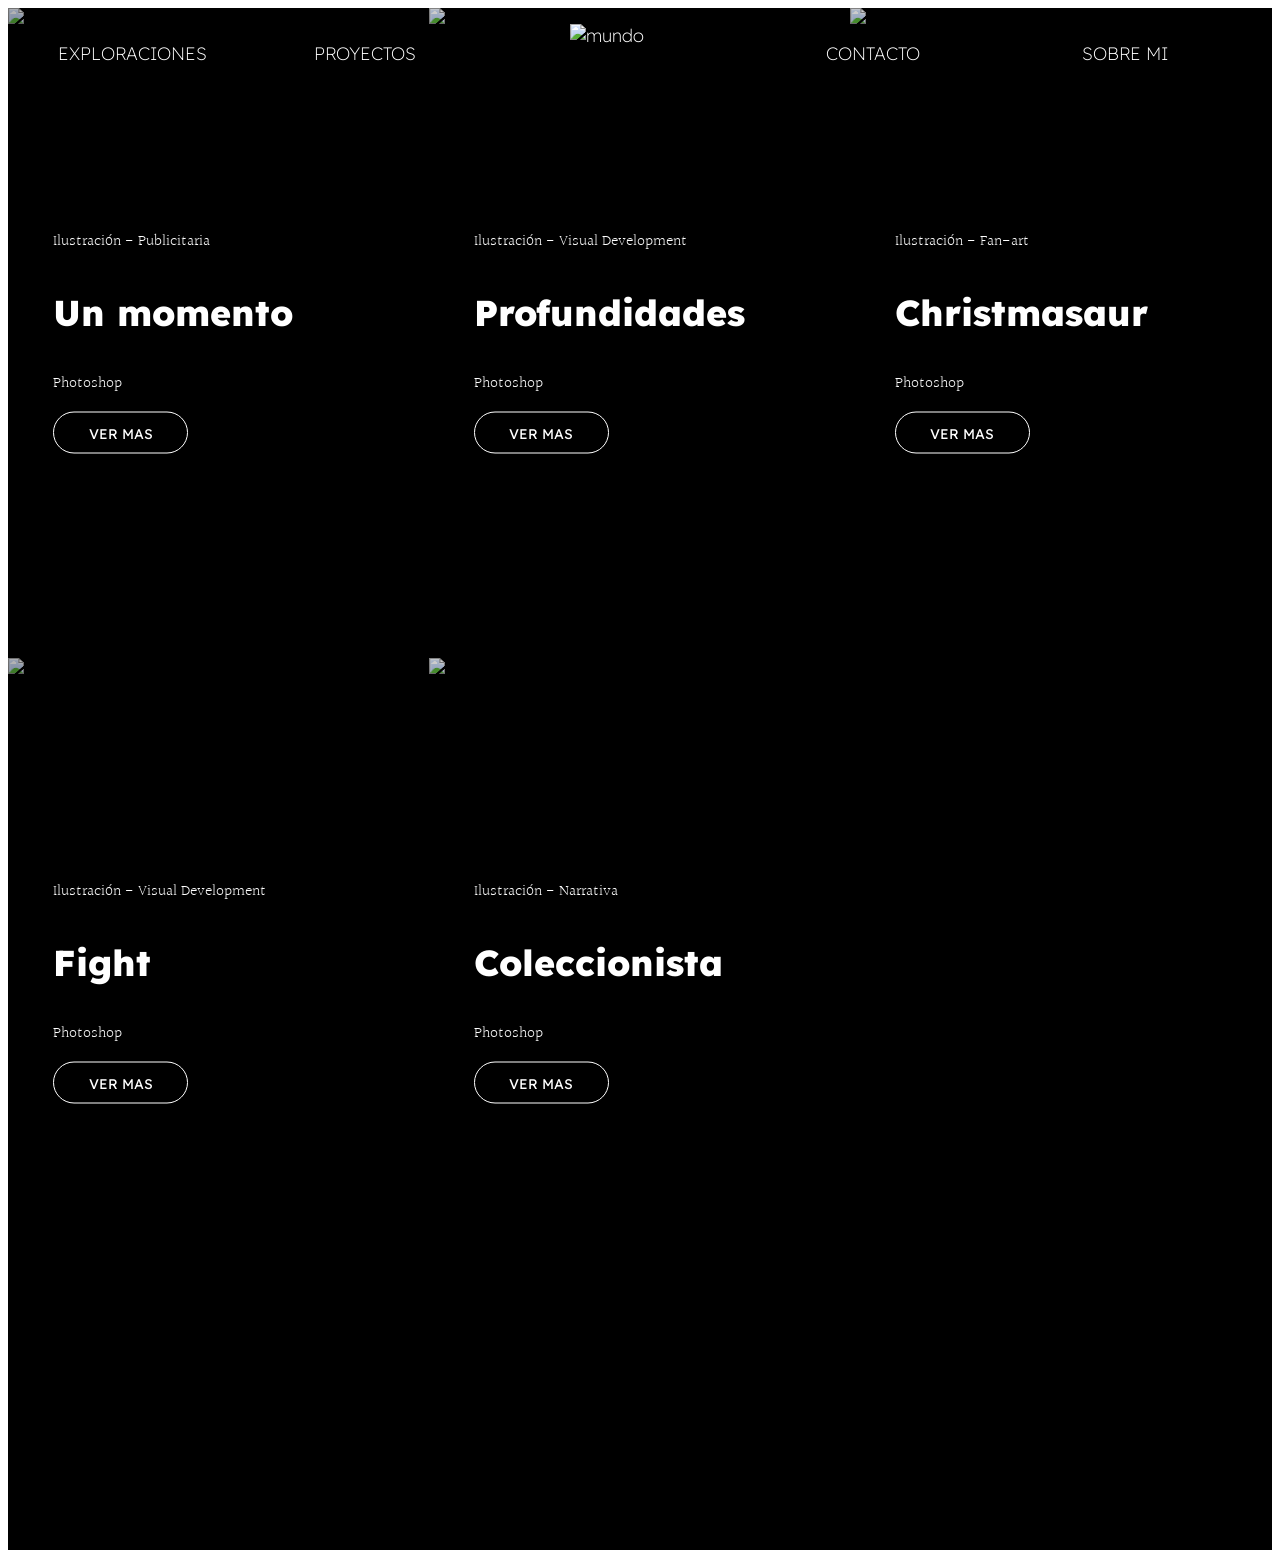
==== ilustraciones.html @ 6927ef79 "Add files via upload" ====
<!doctype html>
<html>
<head>
<meta charset="UTF-8">
<title>Ilustraciones</title>
	<meta name="viewport" content="width=device-width, initial-scale=1">
	<link type="text/css" rel="stylesheet" href="estiloprincipal.css">
	<link rel="preconnect" href="https://fonts.googleapis.com">
	<link rel="preconnect" href="https://fonts.gstatic.com" crossorigin>
	<link href="https://fonts.googleapis.com/css2?family=Halant:wght@300;400;500;600;700&family=Lexend:wght@100..900&display=swap" rel="stylesheet">
</head>
<!--------------------------------------------------->
	
<body>

<div class="ventana-modal" id="miModal">
  <div class="ventana-contenido">
    <button class="ventana-cerrar" id="cerrarModal">&times;</button>
    <img id="modalImagen" src="s" alt="">
	<img id="modalImagen2" src="s" alt="">
    <p class="titulo1" id="modalTitulo"></p>
    <p class="proyecto-texto" id="modalTexto"></p>
	<video class="video-proceso" muted loop>
	<source src="" type="video/mp4">
	</video>
  </div>
</div>
	
<!--------------------------------------------------->
	<main class="ilustra">
	<header class="barra">
		<button class="menu-toggle" id="menu-toggle">
        	☰
    		</button>
				<ul id="menu">
				<section class="cuadro20">
					<a href="exploraciones.html"><p class="titulo2">EXPLORACIONES</p></a>
				</section>
				<section class="cuadro20 proyectos-menu">
					<p class="titulo2">PROYECTOS</p>
					<div class="opciones-proyectos">
						<a href="motions.html">Motion graphics</a>
						<a href="ilustraciones.html">Ilustración</a>
						<a href="fotografia.html">Fotografía</a>
					</div>
				</section>
				<section class="cuadro20">
					<a href="index.html"><img src="images/marcablanco.png" width="36%" alt="mundo"></a>
				</section>
				<section class="cuadro20">
					<a href="contacto.html"><p class="titulo2">CONTACTO</p></a>
				</section>
				<section class="cuadro20">
					<a href="sobremi.html"><p class="titulo2">SOBRE MI</p></a>
				</section>
				</ul>
	</header>
	<section class="tabla">
			
			<section class="cuadros">
				<section class="ilupubli">
					<p class="titulo3 entrada">Ilustración - Publicitaria</p>
					<p class="titulo1 entrada">Un momento</p>
					<p class="titulo3 entrada">Photoshop</p>
					
					<section class="boton4">
						<p class="vermas" onclick="abrirModal(1)">VER MAS</p>
					</section>
				</section>
				<img src="images/sopa.jpg" width="100%" height="100%" alt="Imagen final">
			</section>
		
			<section class="cuadros">
				<section class="iluagua">
					<p class="titulo3 entrada">Ilustración - Visual Development</p>
					<p class="titulo1 entrada">Profundidades</p>
					<p class="titulo3 entrada">Photoshop</p>
					
					<section class="boton4">
						<p class="vermas" onclick="abrirModal(2)">VER MAS</p> 
					</section>
				</section>
				<img src="images/agua.jpg" width="100%" height="100%" alt="Imagen final">
			</section>
		
			<section class="cuadros">
				<section class="ilunavi">
					<p class="titulo3 entrada">Ilustración - Fan-art</p>
					<p class="titulo1 entrada">Christmasaur</p>
					<p class="titulo3 entrada">Photoshop</p>
					
					<section class="boton4">
						<p class="vermas" onclick="abrirModal(3)">VER MAS</p>
					</section>
				</section>
				<img src="images/navi.jpg" width="100%" alt="Imagen final">
			</section>
		
			<section class="cuadros">
				<section class="ilufight">
					<p class="titulo3">Ilustración -  Visual Development</p>
					<p class="titulo1">Fight</p>
					<p class="titulo3">Photoshop</p>
					
					<section class="boton4">
						<p class="vermas" onclick="abrirModal(4)">VER MAS</p>
					</section>
				</section>
				<img src="images/fight.jpg" width="100%" height="100%" alt="Imagen final">
			</section>
		
			<section class="cuadros">
				<section class="iluporta">
					<p class="titulo3">Ilustración - Narrativa</p>
					<p class="titulo1">Coleccionista</p>
					<p class="titulo3">Photoshop</p>
					
					<section class="boton4">
						<p class="vermas" onclick="abrirModal(5)">VER MAS</p>
					</section>
				</section>
				<img src="images/porta.jpg" width="100%" height="100%" alt="Imagen final">
			</section>
		
			<section class="cuadros">
				
			</section>
	</section>
		
	<footer class="so">
		<section class="cuadro3">
			<img src="images/marcablanco.png" width="100px" alt="logo"> 
			<p class="links"> Motion • Illustration • Visual Narrative <br>
			© 2026 Itzel Luna — Diseñado y desarrollado por la autora.</p>
		</section>
		<section class="cuadro3">
			<p class="linkss redes"> <a href="https://www.instagram.com/artdsire?igsh=OXppN3QyMmU5aHZh" target="_blank" rel="noopener noreferrer" class="linkss redes-link">Instagram</a> <br> <br> <a href="https://www.behance.net/gallery/238469421/Portfolio-2025?platform=direct" target="_blank" rel="noopener noreferrer" class="linkss redes-link">Behance</a> <br> <br> <a href="https://www.linkedin.com/in/yaraluna-diseño" target="_blank" rel="noopener noreferrer" class="linkss redes-link">LinkedIn</a> </p>
		</section>
		<section class="cuadro3">
			<p class="linkss correo">Disponible para colaboraciones <br>
			<a href="mailto:yaramirzalg@gmail.com" class="linkss correo-link">yaramirzalg@gmail.com</a></p>
		</section>
	</footer>
	</main>

<!--------------------------------------------------->	

<script>
const datosIlustraciones = {
  1: { titulo: "Un momento", texto: "Una escena inspirada en las clásicas historias de invasiones extraterrestres, reinterpretada desde una perspectiva cotidiana. La ilustración muestra la llegada inesperada de una sopa Maruchan a la tienda de una familia, transformando un objeto común en un acontecimiento extraordinario. Mediante una perspectiva amplia y una composición dinámica, busqué transmitir sorpresa, humor y la sensación de que incluso los momentos más simples pueden convertirse en una gran aventura.", imagen: "images/sopa2.jpg", imagen2: "images/capsopa.png", video: "images/evidenciasopa.mp4" },
  2: { titulo: "Profundidades", texto: "Esta ilustración representa el descubrimiento de un mundo desconocido desde la mirada de un explorador. La intención fue crear una experiencia inmersiva en la que el espectador sintiera que acompaña al personaje mientras se adentra en un entorno lleno de misterio, naturaleza y asombro. La iluminación y la profundidad del escenario refuerzan la sensación de exploración y descubrimiento.", imagen: "images/agua2.png", imagen2: "images/capagua2.png", video: "images/evidenciaagua.mp4" },
  3: { titulo: "Christmasaur", texto: "Una historia donde los adornos navideños cobran vida dentro del hogar de una niña que aprecia profundamente la magia de la Navidad. La ilustración busca transmitir una atmósfera acogedora, llena de alegría y tranquilidad, integrando elementos tradicionales de estas fechas para construir un espacio cálido que invite al espectador a redescubrir el encanto de las pequeñas tradiciones.", imagen2: "images/capnavi.png", imagen: "images/navi2.jpg", video: "images/evidencianavi.mp4" },
  4: { titulo: "Fight", texto: "Una representación de la lucha interna por preservar la propia identidad. La protagonista enfrenta una presencia que inicialmente parece un sueño, pero que poco a poco revela su naturaleza como una fuerza que busca hacerla olvidar quién es. La ilustración captura el momento en que decide confrontar ese conflicto y recuperar el control de sí misma, utilizando el contraste de color y la composición para enfatizar la tensión emocional.", imagen: "images/fight2.jpg", imagen2: "images/capfight.jpg", video: "images/evidenciafight.mp4"},
  5: { titulo: "Coleccionista", texto: "Esta ilustración retrata a una joven que encontró en la imaginación un refugio frente a las dificultades del mundo. Con el tiempo, esos sueños se transforman en la fuerza que guía su camino y le permiten construir una nueva realidad. La composición busca transmitir una sensación de magia y esperanza mediante un marcado contraste entre los tonos morados y amarillos, creando una atmósfera de impacto visual y profundidad emocional.", imagen: "images/porta2.jpg", imagen2: "images/capporta1.png", video: "images/evidenciaporta.mp4"},
};

const modal = document.getElementById('miModal');

function abrirModal(id){
  const data = datosIlustraciones[id];
  document.getElementById('modalImagen').src = data.imagen;
  document.getElementById('modalTitulo').textContent = data.titulo;
  document.getElementById('modalTexto').textContent = data.texto;

  const video = document.querySelector('.video-proceso');
  const source = video.querySelector('source');

  if (data.video) {
    source.src = data.video;
    video.load();
    video.style.display = "block";
    video.play();
  } else {
    video.pause();
    video.style.display = "none";
  }
	
const img2 = document.getElementById('modalImagen2');
if (data.imagen2) {
  img2.src = data.imagen2;
  img2.style.display = "block";
} else {
  img2.style.display = "none";
}

  modal.classList.add('activo');
}

document.getElementById('cerrarModal').addEventListener('click', () => {
  modal.classList.remove('activo');
  document.querySelector('.video-proceso').pause();
});

modal.addEventListener('click', (e) => {
  if (e.target === modal) {
    modal.classList.remove('activo');
    document.querySelector('.video-proceso').pause();
  }
});
</script>
	
<script>

const boton = document.getElementById("menu-toggle");
const menu = document.getElementById("menu");

boton.addEventListener("click", () => {
    menu.classList.toggle("active");
});
</script>
</body>
</html>
---- estiloprincipal.css ----
@charset "UTF-8";
/* CSS Document */

main{
	width: 100%;
	height: auto;
	background-color: black;
}
 
header{
	width: 100%;
	height: 860px;
	background-color: black;
	position:relative;
    z-index:2;
	overflow: visible;
}

.menu-toggle{
    display:none;
}
 
ul{
 
	width: 100%;
	height: auto;
	display: flex;
	justify-content: center;
	padding: 0px 70px 0px 80px;
	position: absolute;
	z-index: 10;
}
 
a{
	font-family: "lexend";
	font-weight: 200;
	font-size: 20;
	color: white;
	text-decoration: none;
}
 
.cuadro20{
	width: 20%;
	height: auto;
	position: relative;
}
 
.opciones-proyectos {
    display: none;
    flex-direction: column;
    position: absolute;
    top: 100%;
    left: 0;
    min-width: 180px;
    background: black;
    border: 0.5px solid rgba(255, 255, 255, 0.3);
    border-radius: 8px;
    padding: 8px;
    margin-top: 0px;
    z-index: 10;
}
 
.opciones-proyectos a {
    padding: 8px 10px;
    border-radius: 6px;
}
 
.opciones-proyectos a:hover {
    background: rgba(255, 255, 255, 0.1);
}
 
.proyectos-menu:hover .opciones-proyectos {
    display: flex;
}
 
.titulo2{
	font-family: "lexend";
	font-weight: 200;
	font-size: 20;
	color: white;
}
 
.stage{
	width: 100%;
	height: 92%;
    inset: 0;
    position: relative;
	z-index: 2;
	background: black;
}
 
.carrusel {
    position: relative;
    width: 100%;
    height: 780px;
    display: flex;
    align-items: stretch;
    gap: 10px;
    box-sizing: border-box;
}
 
.carrusel-item {
    position: relative;
    flex: 1 1 0%;
    min-width: 0;
    border-radius: 10px;
    overflow: hidden;
    cursor: pointer;
    background-color: #111;
    transition: flex-grow 0.6s cubic-bezier(0.22, 1, 0.36, 1);
}
 
.carrusel-item:hover {
    flex-grow: 4;
}
 
.carrusel-item img,
.carrusel-item video {
    position: absolute;
    top: 0;
    left: 0;
    width: 100%;
    height: 100%;
    object-fit: cover;
}
 
.carrusel-item::after {
    content: "";
    position: absolute;
    inset: 0;
    background: linear-gradient(to top, rgba(0,0,0,0.75) 0%, rgba(0,0,0,0) 45%);
    pointer-events: none;
}
 
.carrusel-item .etiqueta {
    position: absolute;
    left: 16px;
    bottom: 16px;
    z-index: 2;
    color: white;
    font-family: "lexend";
    font-weight: 500;
    font-size: 18px;
    white-space: nowrap;
}
 
/*-----------------------------*/
 
 
footer{
	width: 100%;
	height: 200px;
	background: #3D007F;
	display: flex;
	justify-content: space-between;
	position:sticky;
    bottom:0;
    z-index:1;
}
 
.cuadro30{
	width: 35%;
	height: 142px;
	padding: 29px 36px 29px 36px;
	background: #3D007F;
}
 
.cuadro30:nth-child(2){
	width: 15%;
	padding-left: 150px;
}
 
.links{
	font-family: "lexend";
	font-weight: 200;
	font-size: 14;
	color: white;
	line-height: 23px;
}
 
.redes{
	text-decoration: underline;
	text-decoration-color: #FFE400;
	text-underline-offset: 4px;
}
 
.redes-link{
	color: inherit;
	text-decoration: underline;
	text-decoration-color: #FFE400;
	text-underline-offset: 4px;
	cursor: pointer;
	transition: opacity 0.2s ease;
}
 
.redes-link:hover{
	opacity: 0.6;
}
 
.correo{
	text-align: right;
	padding-right: 20px;
	padding-top: 39px;
}
 
.correo-link{
	color: inherit;
	cursor: pointer;
	transition: opacity 0.2s ease;
}
 
.correo-link:hover{
	opacity: 0.6;
}

/*------------------------ CONTACTO ------------------------------------*/

.contacto{
	width: 100%;
	height: auto;
	background-color: black;
}

.contact{
	width: 100%;
	height: 120px;
	background: transparent;
	position: relative;
	z-index: 50;
}

.contenido-contacto{
	width: 100%;
	height: 660px;
	background: black;
	overflow: hidden;
	position:relative;
    z-index:2;
}


.formulario{
	width: 100%;
	height: 257px;
	background: black;
	padding-top: 10px;
	display: flex;
	flex-wrap: wrap;
	justify-content: center;
	text-align: center;
	gap:10px;
}

.cont{
	width: 100%;
	height: 200px;
	background-color: #FFE400;
	display: flex;
	justify-content: space-between;
	position: sticky;
    bottom: 0;
    z-index: 0;
	padding-top: 30px;
}

.cuadros30{
	width: 35%;
	height: 142px;
	padding: 10px 36px 29px 36px;
}

.cuadros30:first-child{
	width: 20%;
}

.cuadros3:nth-child(2){
	width: 20%;	
}

.cuadros3{
}

.link{
	font-family: "lexend";
	font-weight: 200;
	font-size: 14;
	color: black;
	line-height: 23px;
}

.nombre{
	width: 100%;
	height: 90%;
	margin-top: -90px;
}

.gigante{
	font-family: "lexend";
	font-weight: 800;
	font-size:245px;
	color: white;
	text-align: center;
}


.titulo3{
	font-family: "halant";
	font-weight: 300;
	font-size: 16px;
	color: white;
	magin: 0px;
	padding: 0px;

}

.frase{
	width: 100%;
	height: auto;
}

.campo{
	width: 50%;
	height: 30px;
	border: 0.5px solid white;
	
}

.campo-mensaje{
	height: 150px;
	width: 50%;
	border: 0.5px solid white;
}

.boton{
	position: absolute;
	top: 280px;
	right: 0px;
	width: 9%;
	height: 20px;
	margin-top: 25px;
  	margin-left: auto;
 	margin-right: 375px;
}
 
.boton-submit{
	width: 100%;
	background: black;
	color: #c8c8c8;
	border: 2px solid rgba(255, 255, 255, 0.85);
	border-radius: 50px;
	padding: 10px 5px 10px 5px;
	cursor: pointer;
	box-shadow:
    0 0 8px 2px rgba(255, 255, 255, 0.6),
    0 0 20px 6px rgba(255, 255, 255, 0.3),
    0 0 50px 15px rgba(255, 255, 255, 0.12);
}
 
.boton-submit:hover {
  background: white;
  box-shadow:
    0 0 10px 3px rgba(255, 255, 255, 0.85),
    0 0 28px 10px rgba(255, 255, 255, 0.45),
    0 0 70px 22px rgba(255, 255, 255, 0.18);
}
 
.boton3{
	font-family: "halant";
	font-size: 20px;
	font-weight: 300;
	margin: 0; 
  	padding: 0;
	text-align: center;
	color: transparent;   
 	line-height: 1;
  	transition: color 0.3s ease;
}
 
.boton-submit:hover .boton3 {
  color: black;            
}
 
input[type=text]{
	width: 95%;
	background: black;
	border: 0;
	padding: 7px 10px;
	outline: none;
}
 
input[type=text]:focus{
	color: white;
}
 
input[type=email]{
	width: 95%;
	background: black;
	border: 0;
	padding: 7px 10px;
	outline: none;
	color: #c8c8c8;
	font-family: "lexend";
}
 
input[type=email]:focus{
	color: white;
}
 
textarea{
	width: 100%;
	height: 100%;
	background: black;
	border: 0;
	outline: none;
	color: #c8c8c8;
	font-family: "lexend";
	resize: none;
	box-sizing: border-box;
	padding: 7px 18px;
}
 
textarea:focus{
	color: white;
}

/*---------------------------- SOBRE MI ------------------------------------*/

.sobremi{
	width: 100%;
	height: 2000px;
	background-color: black;
	position:relative;
    z-index:2;
}

.sobre{
	width: 100%;
	height: auto;
}

.contenido{
	width: 100%;
	height: auto;
	background: black;
	position:relative;
    z-index:2;
}

.sob{
	width: 90%;
	height: auto;
	display: flex;
	padding: 15px 70px 15px 80px;
	justify-content: center;
	position: absolute;
	background:  rgba(0, 0, 0, 0.3);
	box-shadow:
    0 0 10px 3px rgba(0, 0, 0, 0.85),
    0 0 28px 10px rgba(0, 0, 0, 0.45),
    0 0 70px 22px rgba(0, 0, 0, 0.18);
	z-index: 2;
}

.disenadora{
	font-family: "lexend";
	font-weight: 900;
	font-size: 64px;
	letter-spacing: 0%;
	color: white;
	position: absolute;
	z-index: 2;
	top: 252px;
	left: 830px;
}

.multimedia{
	font-family:"halant";
	font-size: 64px;
	font-weight: 700;
	color: transparent;
	position: absolute;
	z-index: 2;
	top: 309px;
	left: 827px;
    -webkit-text-stroke: 0.5px white;
}

.descripcion{
	width: 100%;
	height: 100px;
	background-color: black;
	text-align: center;
	padding: 80px 150px 150px 150px;
	box-sizing: border-box;
}



.so{
	width: 100%;
	height: 200px;
	background: #2F26E0;
	display: flex;
	justify-content: space-between;
	position:sticky;
    bottom:0;
    z-index:1;
}

.cuadro3{
	width: 35%;
	height: 142px;
	padding: 29px 36px 29px 36px;
}

.cuadro3:nth-child(2){
	width: 15%;
	padding-left: 150px;
}

.linkss{
	font-family: "lexend";
	font-weight: 200;
	font-size: 14;
	color: white;
	line-height: 23px;
}

.principal{
	width: 100%;
	height: 600px;
	background: black;
	display: flex;
}

.cuadro50{
	width: 50%;
	height: 220px;
	padding: 80px 150px;
}
.experiencia{
	font-family: "lexend";
	font-weight: 100;
	font-size: 20;
	color:white;
}

li{
	font-family: "lexend";
	font-size: 16;
	list-style:circle;
	list-style-position: inside;
}

.habilidades{
	width: 100%;
	background-color: #FFE400;
	height: 200px;
	display: flex;
	justify-content: center;
	padding: 0px;
	margin:0px;
}

.habilidades:last-child{
	background-color: black;
	margin-bottom:0px;
}

.div5{
	width: 25%;
	height: 200px;
	padding: 60px 80px;
}

.hab{
	font-family: "lexend";
	font-weight: 100;
	font-size: 24;
	color: black;
}

.scroll-text .palabra {
  display: inline-block;
  transition: opacity 0.1s linear;
}

@keyframes apareceHaciaArriba {
  from {
    opacity: 0;
    transform: translateY(20px);
  }
  to {
    opacity: 1;
    transform: translateY(0);
  }
}
 
.entrada {
  opacity: 0;
  animation: apareceHaciaArriba 0.8s ease-out forwards;
}
 
.entrada-delay {
  animation-delay: 0.2s;
}

.reveal {
  opacity: 0;
  transform: translateY(60px);
  transition: opacity 0.8s ease-out, transform 0.8s ease-out;
}
 
.reveal.visible {
  opacity: 1;
  transform: translateY(0);
}


/*---------------------------- MOTIONS ------------------------------------------*/

.project-scroller {
	width: 100%;
	padding: 0px;
  display: grid;
  grid-template-columns: 53% 47%;
  position: relative;
	z-index: 3;
	background: black;
}

.info-panel {
  position: sticky;
  top: 0;
  width: 100%;
  height: 830px;
  display: flex;
  flex-direction: column;
  justify-content: center;
  padding-left: 110px;
	background: #2F26E0;
	margin: 0;
}

.image-panel {
  display: flex;
  flex-direction: column;
}

.project-frame {
  height: 100%;
  overflow: hidden;
}

.project-frame img {
  width: 100%;
  height: 100%;
  object-fit: cover;
}

.counter {
  position: absolute;
  left: 58%;
  top: 50%;
  transform: translate(-50%, -50%) rotate(180deg);
  writing-mode: vertical-rl;
  font-size: 16px;
font-family: halant;
	color: white;
}

h1{
	color: white;
	font-family: lexend;
	font-weight: 700;
	font-size: 50px;
}

.detalles{
	color: white;
	font-family: lexend;
	font-weight: 200;
	font-size: 14px;
}



/*---------------------------- ILUSTRACIONES ------------------------------------*/

.ilustra{
	width: 100%;
	height: auto;
}

.barra{
	width: 100%;
	height: 120px;
	position: absolute;
    z-index: 3;
	background: transparent;
}

.tabla{
	width: 100%;
	height: 100%;
	display: flex;
	flex-wrap:wrap;
	background: black;
	position:relative;
    z-index:2;
}

.cuadros{
	width: 33.3%;
	height: 840px;
	background: black;
	box-sizing: border-box;
}

.cuadros img{
	opacity: 80%;
}

.cuadros:first-child img{
	opacity: 70%;
}

.cuadros:nth-child(4) img{
	opacity: 70%;
}

.ilupubli{
	position: absolute;
	top: 370px;
	left: 76px;
	z-index: 2;
}

.iluagua{
	position: absolute;
	top: 370px;
	left: 593px;
	z-index: 2;
}

.ilunavi{
	position: absolute;
	top: 370px;
	left: 1110px;
	z-index: 2;
}

.iluporta{
	top: 1153px;
	left: 593px;
	position: absolute;
	z-index: 2;
}

.ilufight{
	top: 1153px;
	left: 76px;
	position: absolute;
	z-index: 2;
}


.titulo1{
	font-family: "lexend";
	font-weight: 800;
	font-size: 40px;
	color: white;
	magin: 0px;
	padding: 0px;
}

.boton4{
	width: 133px;
	height: 40px;
	background: black;
	text-align: center;  
	border: 1px solid white;
	border-radius: 50px;
}

.vermas{
	font-family: "lexend";
	font-size: 14px;
	font-weight: 400;
	line-height: 1;
	color: white;
	magin: 0px;
	padding: 0px;
}

.ventana-modal{
	display: none;
	position: fixed;
	inset: 0;
	background: rgba(0,0,0,0.85);
	z-index: 9999;
	justify-content: center;
	align-items: center;
}

.ventana-modal.activo{
	display: flex;
}

.ventana-contenido{
	background: black;
	width: 80%;
	max-width: 700px;
	max-height: 820px;
	overflow-y: auto;
	padding: 40px;
	position: relative;
	box-sizing: border-box;
}

.ventana-contenido img{
	width: 100%;
	height: auto;
	margin-bottom: 20px;
	display: block;
}

.ventana-cerrar{
	position: absolute;
	top: 10px;
	right: 15px;
	font-size: 2rem;
	background: none;
	border: none;
	color: white;
	cursor: pointer;
	z-index: 2;
}

.video-proceso,
.video-proceso1,
.video-proceso2,
.video-proceso3 {
	width: 100%;
	height: auto;
	margin-bottom: 20px;
	display: block;
}

/*---------------------------- FOTOGRAFIA ------------------------------------*/

.fotogra{
	width: 100%;
	height: auto;  
	background: transparent;
	position: relative;
	z-index: 10;
}

.contenido-foto{
	width: 100%;
	height: auto;
	background: black;
	position: relative;
	z-index: 3;
}

.fondo{
	width: 100%;
	height: 2000px;
	background: black;
	display: flex;
	overflow: hidden;
	padding: 0px;
}

.tae{
	width: 594px;
	height: 406px;
	position: absolute;
	z-index: 3;
	background:url("images/tae.JPG");
	background-size: 100%;
	background-repeat: no-repeat;
	top: 150px;
	left: 150px;
	background-position: center;
	transition: background-size 1s ease;
}

.rosas{
	height: 594px;
	width: 406px;
	position: absolute;
	z-index: 3;
	background:url("images/rosas.JPG");
	background-size: 100%;
	background-repeat: no-repeat;
	top: 150px;
	right: 150px;
	background-position: center;
	transition: background-size 1s ease;
}

.mira{
	width: 524px;
	height: 349px;
	position: absolute;
	z-index: 4;
	background:url("images/mira.JPG");
	background-size: 100%;
	background-repeat: no-repeat;
	top: 650px;
	left: 150px;
	background-position: center;
	transition: background-size 1s ease;
}

.seb{
	width: 568px;
	height: 386px;
	position: absolute;
	z-index: 4;
	background:url("images/seb.JPG");
	background-size: 100%;
	background-repeat: no-repeat;
	top: 850px;
	right: 150px;
	background-position: center;
	transition: background-size 1s ease;
}

.citl{
	width: 450px;
	height: 573px;
	position: absolute;
	z-index: 4;
	background:url("images/citl.JPG");
	background-size: 100%;
	background-repeat: no-repeat;
	top: 1100px;
	left: 150px;
	background-position: center;
	transition: background-size 1s ease;
}

.jos{
	width: 450px;
	height: 573px;
	position: absolute;
	z-index: 4;
	background:url("images/jos.JPG");
	background-size: 100%;
	background-repeat: no-repeat;
	top: 1250px;
	right: 150px;
	background-position: center;
	transition: background-size 2s ease;
}


.gigante2{
	font-family: "halant";
	font-weight: 200;
	font-size: 245px;
	color: white;
	text-align: center;
}

.tae, .rosas, .mira, .seb, .citl, .jos{
	overflow: hidden;
}

.ver-mas{
	position: absolute;
	inset: 0;
	display: flex;
	align-items: center;
	justify-content: center;
	background: rgba(0, 0, 0, 0);
	color: white;
	font-family: "halant";
	font-weight: 400;
	font-size: 16px;
	opacity: 0;
	transition: background 0.3s ease, opacity 0.3s ease;
}

.tae:hover .ver-mas,
.rosas:hover .ver-mas,
.mira:hover .ver-mas,
.seb:hover .ver-mas,
.citl:hover .ver-mas,
.jos:hover .ver-mas{
	background: rgba(0, 0, 0, 0.55);
	opacity: 1;
}
 
.tae:hover,
.rosas:hover,
.mira:hover,
.seb:hover,
.citl:hover,
.jos:hover{
	background-size: 115%;
}

.galeria-modal {
  display: none;
  position: fixed;
  inset: 0;
  background: rgba(0, 0, 0, 0.9);
  z-index: 9999;
  justify-content: center;
  align-items: center;
}

.galeria-modal.activo {
  display: flex;
}

.galeria-contenido {
  display: flex;
  width: 90%;
  max-width: 1100px;
  height: 80%;
  background: #fff;
  position: relative;
  gap: 0;
}

.galeria-cerrar {
  position: absolute;
  top: 10px;
  right: 15px;
  font-size: 2rem;
  background: none;
  border: none;
  cursor: pointer;
  z-index: 10;
  line-height: 1;
}

.galeria-principal {
  flex: 2;
  background: black;
  display: flex;
  align-items: center;
  justify-content: center;
  overflow: hidden;
}

.galeria-principal img {
  max-width: 100%;
  max-height: 100%;
  object-fit: contain;
}

.galeria-info {
  flex: 1;
  padding: 30px;
  display: flex;
  flex-direction: column;
  overflow-y: auto;
}

.galeria-info h3 {
  margin-bottom: 10px;
}

.galeria-info p {
  flex-grow: 0;
  margin-bottom: 20px;
  font-size: 0.95rem;
  line-height: 1.5;
}

.galeria-miniaturas {
  display: flex;
  flex-wrap: wrap;
  gap: 8px;
  margin-top: auto;
}

.mini-thumb {
  width: 70px;
  height: 70px;
  object-fit: cover;
  cursor: pointer;
  opacity: 0.6;
  transition: opacity 0.2s ease, outline 0.2s ease;
}

.mini-thumb:hover {
  opacity: 1;
}

.mini-thumb.activa {
  opacity: 1;
  outline: 2px solid #000;
}

/*---------------------------- PROYECTO INDIVIDUAL------------------------------------*/
 
.contenido-proyecto{
	width: 100%;
	height: auto;
	background-color: black;
	padding: 0px 80px 100px 80px;
	box-sizing: border-box;
}
 
/* --- Preview --- */
 
.proyecto-preview{
	width: 100%;
	height: 70%;
	position: relative;
	background-color: black;
	overflow: hidden;
	margin-top: 20px;
	text-align: center;
}
 
.preview-video{
	width: 100%;
	height: 100%;
	object-fit: cover;
	display: block;
}
 
.preview-overlay{
	position: absolute;
	inset: 0;
	display: flex;
	flex-direction: column;
	align-items: center;
	justify-content: center;
	gap: 10px;
	background: rgba(0,0,0,0.15);
}
 
.preview-label{
	font-family: "lexend";
	font-weight: 200;
	font-size: 14px;
	color: white;
	opacity: 0.7;
	margin: 0;
}
 
.preview-titulo{
	font-family: "lexend";
	font-weight: 600;
	font-size: 32px;
	color: white;
	margin: 0;
}
 
.preview-play{
	width: 48px;
	height: 48px;
	border-radius: 50%;
	background: rgba(255,255,255,0.15);
	border: 1px solid rgba(255,255,255,0.6);
	display: flex;
	align-items: center;
	justify-content: center;
	cursor: pointer;
	transition: background 0.3s ease;
}
 
.preview-play:hover{
	background: rgba(255,255,255,0.3);
}
 

 
.proyecto-detalle{
	width: 100%;
	display: flex;
	gap: 40px;
	margin-top: 50px;
	align-items: flex-start;
	padding-left: 20px;
}
 
.proyecto-video-chico{
	width: 45%;
	height: 350px;
	position: relative;
	background-color: #1a1a1a;
	overflow: hidden;
	flex-shrink: 0;
}
 
.video-chico{
	width: 100%;
	height: 100%;
	object-fit: cover;
	display: block;
}
 
.play-chico{
	position: absolute;
	top: 50%;
	left: 50%;
	transform: translate(-50%, -50%);
	width: 36px;
	height: 36px;
	border-radius: 50%;
	background: rgba(0,0,0,0.4);
	border: 1px solid rgba(255,255,255,0.7);
	display: flex;
	align-items: center;
	justify-content: center;
	cursor: pointer;
	transition: background 0.3s ease;
	opacity: 1;
	z-index: 2;
}
 
.play-chico:hover{
	background: rgba(0,0,0,0.65);
}

.play-chico.oculto{
	opacity: 0;
	pointer-events: none;
}

.proyecto-video-chico:hover .play-chico.oculto,
.proceso-video-wrap:hover .play-chico.oculto{
	opacity: 1;
	pointer-events: auto;
}
 
.proyecto-info{
	width: 55%;
	display: flex;
	flex-direction: column;
	justify-content: space-between;
	height: 100%;
	padding: 10px 120px 0px 60px;
}
 
.proyecto-texto{
	font-family: "lexend";
	font-weight: 200;
	font-size: 15px;
	line-height: 1.6;
	color: #c8c8c8;
	margin: 0 0 30px 0;
}
 
.proyecto-botones{
	display: flex;
	flex-direction: column;
	gap: 12px;
	align-items: flex-start;
}

 
.boton-vercompleto{
	display: inline-block;
	font-family: "lexend";
	font-weight: 200;
	font-size: 13px;
	letter-spacing: 0.5px;
	background: #3D007F;
	padding: 10px 20px;
	border: solid 1px;
	border-color: white;
	text-decoration: none;
}
 
.boton-explorar{
	display: inline-block;
	font-family: "lexend";
	font-weight: 200;
	font-size: 13px;
	color: white;
	border: 1px solid rgba(255,255,255,0.5);
	padding: 9px 19px;
	text-decoration: none;
}
 

 
.proceso-creativo{
	width: 100%;
	display: flex;
	gap: 60px;
	margin-top: 120px;
	align-items: flex-start;
	padding: 0px 120px 50px 60px;
}
 
.proceso-texto{
	width: 38%;
	flex-shrink: 0;
}
 
.proceso-bloque{
	margin-top: 40px;
	padding: 40px 50px 0px 0px;
}
 
.proceso-subtitulo{
	font-family: "lexend";
	font-weight: 600;
	font-size: 13px;
	letter-spacing: 1px;
	color: white;
	text-transform: uppercase;
	margin: 0 0 10px 0;
}
 
.proceso-cuerpo{
	font-family: "lexend";
	font-weight: 200;
	font-size: 14px;
	line-height: 1.6;
	color: #c8c8c8;
	margin: 0;
	min-height: 20px;
}
 
.proceso-grid{
	width: 52.5%;
	display: flex;
	flex-direction: column;
	gap: 40px;
}
 
.proceso-label{
	font-family: "lexend";
	font-weight: 400;
	font-size: 14px;
	color: white;
	margin: 0 0 12px 0;
}
 
.proceso-img{
	width: 100%;
	height: 400px;
	background-color: #1a1a1a;
	background-size: cover;
	background-position: center;
}

.proceso-img:first-child{
	height: 380px;
}
 
.proceso-fila-doble{
	width: 100%;
	display: flex;
	gap: 40px;
}
 
.proceso-fila-doble .proceso-item{
	width: 50%;
}


 
.proceso-video-wrap{
	width: 100%;
	height: 400px;
	position: relative;
	background-color: #1a1a1a;
	overflow: hidden;
}
 
.proceso-video{
	width: 100%;
	height: 100%;
	object-fit: cover;
	display: block;
}
 

 


/*------------------------------------ RESPONSIVE -------------------------------------*/


/*---- CELULARES ----*/
@media only screen and (min-width:0px) and (max-width:767px){

/*------------------ INDEX ------------------------*/

.menu-toggle{
    display:block;
    position:absolute;
    top:20px;
    right:20px;
    z-index:100;
    background:none;
    border:none;
    color:white;
    font-size:34px;
    cursor:pointer;
}
	
ul{
    display:none;
}
	
ul.active{
    display:flex;
    flex-direction:column;
    align-items:center;
    gap:20px;
    position:absolute;
    top:70px;
    left:0;
    width:100%;
    background:black;
    padding:30px 0;
}
	
.cuadro20{
    width:100%;
}

a,
.titulo2{
    font-size:12px;
}

.stage{
    height:auto;
}

.carrusel{
    height:auto;
    flex-direction:column;
    gap:12px;
}

.carrusel-item{
    flex:none;
    height:200px;
}

.carrusel-item:hover{
    flex:none;
}

.carrusel-item .etiqueta{
    font-size:12px;
    left:12px;
    bottom:12px;
}

.opciones-proyectos{
    position:relative;
    width:100%;
    border:none;
}

footer{
    height: auto;
    flex-direction:column;
	padding: 0px;
}

.cuadro30{
	height: 145px;
	padding: 200px 0px 0px 15px;
	width: 96%;
	font-size: 12px;
	}
	
.cuadro3{
	width:100%;
	padding: 0px;
	text-align: left;
}
	
.cuadro3:nth-child(2){
	width: 94.5%;
	text-align: left;
	padding: 0px 0px 0px 20px;
	}

.correo{
	padding: 40px 0px 20px 20px;
	text-align: left;
	font-size: 12px;
}


/*------------------ CONTACTO ------------------------*/

.contenido-contacto{
    width:100%;
    height:625px;
    position:relative;
    overflow:hidden;
}
	
.formulario{
    width:100%;
    height:auto;
    padding:10px 0 70px;
    display:flex;
    flex-direction:column;
    align-items:center;
    gap:15px;
}
	
.campo,
.campo-mensaje{
    width: 80%;
	padding: 0px;
}
	
	.campo{
		height: 30px;
	}
	
.boton{
    top:300px;
    right:0;
    width:25%;
    margin-right:55px;
}
	
	
.nombre{
	padding-top: 90px;
}
	
.gigante{
    font-size:94px;
	text-align: center;
}

.nombre{
    margin-top:0;
}

	
	.cuadros30{
		padding-top: 0px;
		padding-bottom: 80px;
		padding-left: 20px;
	}
	
	.cuadros3:nth-child(2){
		padding-left: 20px;
	}
	
.cont{
    height: auto;
    flex-direction:column;
	padding-top: 50px;
}

.link{
	font-size: 12px;
	padding-bottom: 10px;
	}

.correo{
	padding: 0px 0px 20px 20px;
	text-align: left;
	font-size: 12px;
}


/*------------------ SOBRE MI ------------------------*/
header{
    height:auto;
}
	
.sobremi{
	width: 100%;
	height: auto;
}

.sob{
	height: 300px;
	display: none;
	flex-direction: column;
	position: absolute;
	top: 10px;
	width: 100%;
	background: black;
	z-index: 30;
}

.sob.active{
	display: flex;
}
	
	.opciones-proyectos{
		margin-top: 0px;
		padding-top: 0px;
		top:10px;
	}

.disenadora,
.multimedia{
	position:absolute;
    left:30%;
    transform:translateX(-50%);
    width:90%;
    text-align:center;
}

.disenadora{
	top:45%;
    font-size:32px;
}

.multimedia{
	top:53%;
    font-size:30px;
}

.foto-sobre{
    width:100%;
    height:420px;
    object-fit:cover;
    object-position:center;
}	

	.contenido{
		width: 100%;
		box-sizing: border-box;
	}	

.descripcion{
	width: 100%;
    padding: 55px 10px;
}

.descripcion .experiencia{
    font-size:15px;
    line-height:1.8;
    text-align:left;
}

.principal{
	width: 100%;
	padding-top: 150px;
	flex-direction: column;
	height: auto;
}

.cuadro50{
	width: 100%;
	height: auto;
	padding: 20px;
	box-sizing: border-box;
}

.experiencia{
    font-size:12px;
    line-height:1.6;
}

.cuadro50 li{
    margin-left:14px;
    line-height:1;
}

	.cuadro50:last-child{
		height: 20%;
		padding-top: 0px;
		padding-bottom: 120px;
	}

li{
	font-size: 14px;
}

.habilidades{
	flex-wrap: wrap;
	height: 500px;
	padding: 0px;
}

.div5{
	text-align: center;
  	width:100%;
	height: 60px;
    box-sizing:border-box;
	margin:0px;
	padding: 20px 0 20px 0px;
}

.hab{
	font-size:12px;
    line-height:1.5;
}

	.habilidades:last-child{
		height: 100px;
	}
	
	.so{
	width: 89%;
	height: auto;
    flex-direction:column;
	padding-top: 10px;
	padding-left: 60px;
	}

	.links, .redes{
		font-size: 12px;
	}

	
/*---------------------- MOTIONS -------------------------*/

.project-scroller {
width: 100%;
padding: 0px;
display: grid;
grid-template-columns: 45% auto;
background: black;
}

.info-panel {
top: 0;
width: 100%;
height: 830px;
padding:0px 20px 0px 20px;
margin: 0;
}

.image-panel {
height: 1200px;
}


.project-frame img {
object-fit: auto;
}

.counter {
  left: 48%;
  top: 50%;
}

	
.fotogra{
	width: 100%;
	font-size: 12px;
	padding: 0px;
	margin: 0px;
}
	
.counter {
  font-size: 12px;
font-family: halant;
	color: white;
}

h1{
	color: white;
	font-family: lexend;
	font-weight: 700;
	font-size: 30px;
	padding: 0px 30px 0px 30px;
}
	.detalles{
		padding: 0px 30px 0px 30px;
	}
/*---------------------- ILUSTRACIONES -------------------*/	
.barra{
    height:70px;
}

.tabla{
    display:flex;
    flex-direction:column;
}

.cuadros{
    width:100%;
    height:auto;
    position:relative;
}

.cuadros img{
    width:100%;
    height:420px;
    object-fit:cover;
    display:block;
}

.ilupubli,
.iluagua,
.ilunavi,
.ilufight,
.iluporta{
    position:absolute;
    top:50%;
    left:25px;
    transform:translateY(-50%);
}

.titulo1{
    font-size:28px;
}

.titulo3{
    font-size:14px;
}

.boton4{
    width:110px;
    height:35px;
}

.vermas{
    font-size:12px;
}

.ventana-contenido{
    width:95%;
    padding:20px;
}
	
/*---------------------- FOTOGRAFÍA -------------------*/	


.fondo{
    height:auto;
    padding:40px 0 80px;
	position: absolute;
	z-index: 1;
}

.gigante2{
    font-size:320px;
    line-height:0.9;
    text-align:center;
}

.contenido-foto{
    overflow:hidden;
}

.tae,
.rosas,
.mira,
.seb,
.citl,
.jos{
    position:relative;
    top:auto;
    left:auto;
    right:auto;

    width:90%;
    height:260px;

    margin:20px auto;
    display:block;

    background-size:cover;
    background-position:center;
}

.rosas,
.citl,
.jos{
    height:380px;
}

.galeria-contenido{
    width:95%;
    height:90%;
    flex-direction:column;
	position: absolute;
	z-index: 2;
}

.galeria-principal{
    height:55%;
}

.galeria-info{
    padding:20px;
}

.mini-thumb{
    width:55px;
    height:55px;
}
	
.galeria-cerrar{
	color: white;
}
	
	
/*---------------------- PROYECTO INDIVIDUAL -------------------------*/

.contenido-proyecto,
.contenido{
	width: 100%;
    padding: 0 20px 60px 20px;
}

.proyecto-preview{
    margin-top: 0;
}

.preview-titulo{
    font-size: 24px;
	margin-bottom: 0px;
}

.proyecto-detalle{
	width: 85%;
    flex-direction: column;
    gap: 30px;
    padding:30px;;
    margin-top: 50px;
}

.proyecto-video-chico{
    width: 100%;
    height: 220px;
	margin-bottom: 20px;
}

.proyecto-info{
    width: 100%;
    padding: 0;
}

.proyecto-texto{
    font-size: 14px;
    line-height: 1.7;
}

.proyecto-botones{
	padding-top: 30px;
    width: 100%;
}

.boton-vercompleto,
.boton-explorar{
    width: 40%;
    text-align: center;
    box-sizing: border-box;
}

.proceso-creativo{
	width: 85%;
    flex-direction: column;
    gap: 40px;
    margin-top: 80px;
    padding: 30px;
}

.proceso-texto{
    width: 100%;
}

.proceso-grid{
    width: 100%;
}

.proceso-bloque{
    padding: 25px 0 0 0;
}

.proceso-fila-doble{
    flex-direction: column;
    gap: 25px;
}

.proceso-fila-doble .proceso-item{
    width: 100%;
}

.proceso-img,
.proceso-video-wrap{
    height: 220px;
}

.proceso-img:first-child{
    height: 220px;
}
	ul.active{
		align-content: center;
		text-align: center;
		gap:10px;
	}

}


/*--- TABLETS ---*/
@media only screen and (min-width:768px) and (max-width:1023px){
	
	
header{
    height:800px;
    min-height:auto;
	
}

ul{
    padding:25px 40px;
}

a,
.titulo2{
    font-size:18px;
}

.carrusel{
    height:850px;
}

.carrusel-item .etiqueta{
    font-size:16px;
}

footer{
	height: 300px;
    display:flex;
    justify-content:space-between;
	padding-top: 70px;
    padding-left:30px;
    box-sizing:border-box;
}
.cuadro30,
.cuadro3{
    height:auto;
}

.cuadro30{
    width:30%;
}

.cuadro3{
    width:20%;
}
	
	.cuadro3:nth-last-child(2){
		padding-left: 20px;
	}
	
.links{
    margin-top:15px;
	margin-left: 0px;
	margin-right: 0px;
}
	
	.linkss{
		margin-right: 70px;
		margin-top:75px;
	}

.correo{
    padding-right:40px;
    text-align:left;
}
	
.correo-link{
	font-size: 16px;
	text-align:right;		
}
	
	
/*/*------------------ CONTACTO ----------------------*/
.contenido-contacto{
    width:100%;
    height:628px;
    position:relative;
    overflow:hidden;
}	

.formulario{
    width:100%;
    height:auto;
    gap:15px;
}

.campo,
.campo-mensaje{
    width:80%;
}

	.campo{
		height: 50px;
	}
	.campo-mensaje{
		height: 160px;
	}
	
.nombre{
	padding-top: 130px;
}
	
.gigante{
    font-size:141px;
	text-align: center;
}

.boton{
	top:320px;
    width:20%;
	margin-right:100px;
}


.cuadros30{
	font-size: 14px;
    padding: 0px 20px 0px 0px;
}
	.cuadros30:first-child{
		width: 35%;
	}

	.link{
		font-size: 14px;
	}
	.correo-link, .correo{
		font-size: 14px;
		padding-right: 10px;
	}

.cuadros3:nth-child(2){
    padding-right:10px;
}


/*------------------ SOBRE MI ------------------------*/

.menu-toggle{
	display:none;
}
 
header{
	height:auto;
}
 
.sobremi{
	height:auto;
}
 
.sob{
	width:100%;
	display:flex;
	justify-content:space-evenly;
	align-items:center;
	padding:20px 30px;
	position:absolute;
	top:0;
	left:0;
	box-sizing:border-box;
	background:rgba(0,0,0,.25);
}
 
.cuadro20{
	width:auto;
}
 
.titulo2{
	font-size:16px;
}
 
.foto-sobre{
	width:100%;
	height:600px;
	object-fit:cover;
	object-position:center;
}
 
.disenadora,
.multimedia{
	position:absolute;
	left:50%;
	transform:translateX(-50%);
	width:90%;
	text-align:center;
}
 
.disenadora{
	top:58%;
	font-size:48px;
}
 
.multimedia{
	top:68%;
	font-size:46px;
}
 
.descripcion{
	padding:60px;
}
 
.descripcion .experiencia{
	font-size:17px;
	line-height:1.8;
	text-align:center;
}
 
.principal{
	display:flex;
	flex-direction:row;
	gap:35px;
	padding:30px 40px 80px;
	height:auto;
}
 
.cuadro50{
	width:50%;
	height:auto;
	padding:0;
	box-sizing:border-box;
}
 
.experiencia{
	font-size:15px;
	line-height:1.8;
}
 
.cuadro50 li{
	margin-left:18px;
	line-height:1.6;
}
 
.habilidades{
	display:flex;
	flex-wrap:wrap;
	justify-content:center;
	height:auto;
	padding:40px 20px;
}
 
.div5{
	width:33.3%;
	height:auto;
	padding:25px 15px;
	box-sizing:border-box;
	text-align:center;
}
 
.hab{
	font-size:18px;
	line-height:1.5;
}
 
.habilidades:last-child{
	height:120px;
}
 
.so{
	width:100%;
	display:flex;
	justify-content:space-between;
	align-items:flex-start;
	padding:40px;
	box-sizing:border-box;
}
 
.cuadro3{
	width:33%;
	padding:0;
}
 
.cuadro3:nth-child(2){
	padding-left:20px;
}
 
.links,
.linkss,
.redes,
.correo{
	font-size:14px;
}	
	
/*---------------------- MOTIONS -------------------------*/
	
	
.mo{
	width: 70%;
}

	.grphics{
		margin: 0px;
		width: 100%;
	}
	
	.cuadro20{
		margin-left: 20px;
		width:  20%;
	}
	
	.cuadro20:nth-child(3){
		margin-left: 50px;
		margin-right: 0px;
		
		width:  50%;
	}
.project-scroller {
width: 100%;
padding: 0px;
display: grid;
grid-template-columns: 53% auto;
background: black;
}

.info-panel {
top: 0;
width: 98%;
height: 830px;
padding-left: 80px;
margin: 0;
}

.image-panel {
height: 1200px;
}


.project-frame img {
object-fit: auto;
}

.counter {
  left: 58%;
  top: 50%;
}

	
.fotogra{
	width: 90%;
	font-size: 14px;
	padding: 0px;
	margin: 0px;
}

	.cuadro20{
		width: 40%;
	}
/*---------------------- ILUSTRACIONES -------------------*/	
.tabla{
    display:flex;
    flex-wrap:wrap;
}

.cuadros{
    width:50%;
    height:550px;
    position:relative;
}

.cuadros:last-child{
    display:none;
}

.cuadros img{
    width:100%;
    height:100%;
    object-fit:cover;
}

.ilupubli,
.iluagua,
.ilunavi,
.ilufight,
.iluporta{
    position:absolute;
    top:50%;
    left:35px;
    transform:translateY(-50%);
}

.titulo1{
    font-size:34px;
}

.titulo3{
    font-size:15px;
}

.ventana-contenido{
    width:90%;
}	
	
	
/*---------------------- FOTOGRAFÍA ----------------------*/

.fondo{
    height:auto;
    padding: 0 0px 0 100px;
	position: absolute;
	z-index: 1;
}

.gigante2{
    font-size:300px;
    text-align:left;
}

.tae,
.rosas,
.mira,
.seb,
.citl,
.jos{
    position:relative;
    top:auto;
    left:auto;
    right:auto;

    width:80%;
    margin:30px auto;

    background-size:cover;
    background-position:center;
}

.tae,
.mira,
.seb{
    height:420px;
}

.rosas,
.citl,
.jos{
    height:550px;
}

.galeria-contenido{
    width:95%;
	position: absolute;
	z-index: 2;
}
	
.fotogra{
	width: 100%;
	font-size: 12px;
	padding: 0px;
	margin: 0px;
}

	
/*-------------- PROYECTO INDIVIDUAL --------------------*/

.proyecto-detalle{
    flex-direction: column;
    gap: 40px;
    padding-left: 0;
}

.proyecto-video-chico{
    width: 100%;
    height: 380px;
}

.proyecto-info{
    width: 87%;
    padding: 60px;
}

	.barra{
		width: 90%;
		
	}
	.cuadro20{
		width: 20%;
		padding: 0px;
		margin-right:10px;
		font-size: 12px;
	}
.proceso-creativo{
	width: 100%;
    flex-direction: column;
    gap: 50px;
    padding: 0 0px 50px;
}

.proceso-texto{
	
	padding: 60px;
    width: 90%;
}

.proceso-grid{
	padding: 50px;
    width: 85%;
}

.proceso-fila-doble{
    gap: 25px;
}

.proceso-img,
.proceso-video-wrap{
    height: 320px;
}
	
.so{
    width:100%;
    height:300px;
    display:flex;
    justify-content:space-between;
    align-items:flex-start;
    padding:70px 30px 0 30px;
    box-sizing:border-box;
}

.cuadro30,
.cuadro3{
    width:30%;
    height:auto;
    padding:0;
}

.cuadro30:nth-child(2),
.cuadro3:nth-child(2){
    width:20%;
    padding-left:20px;
}

.links,
.linkss{
    font-size:14px;
    line-height:22px;
}

.correo{
    padding:0;
    text-align:left;
    font-size:14px;
}

.correo-link{
    font-size:14px;
}
	
}
/*--- COMPUTADORA ---*/
@media only screen and (min-width:1024px) and (max-width:1439px) {
	
/*------------------ INDEX ------------------------*/

header{
    height:900px;
}

ul{
    padding:0 50px;
}

a,
.titulo2{
    font-size:18px;
}

.carrusel{
    height: 900px;
}

footer{
    height:230px;
}

.cuadro30{
    padding:25px;
}

.cuadro30:nth-child(2){
    padding-left:90px;
}

/*------------------ CONTACTO ------------------------*/

.contenido-contacto{
    height:620px;
}

.campo{
	
}

.nombre{
	margin-top: -80px;
}
	
.gigante{
    font-size:230px;
	text-align: center;
}

.boton{
	top:270px;
    width:11%;
	margin-right:295px;
}

.cuadros30{
	width: 5%;
    padding:0px;
}

.cuadros30:first-child{
	width: 25%;
	padding:40px;
}

.cuadros3:nth-child(2){
	padding: 30px 60px 30px 40px;
}

.correo{
	padding-right: 70px;
}



/*------------------ SOBRE MI ------------------------*/

.sobremi{
	height:auto;
}
 
.sob{
	width:100%;
	display:flex;
	align-items:center;
	position:absolute;
	box-sizing:border-box;
	background:rgba(0,0,0,.25);
	padding-right: 0px;
}
 
.cuadro20{
	width: 100%;
	padding: 0px;
	margin: 0px;
	font-size: 14px;
}
 
.foto-sobre{
	width:100%;
	height:750px;
	object-fit:cover;
	object-position:center;
}
 
.disenadora,
.multimedia{
	width: 70%;
	position:absolute;
	left:30%;
	transform:translateX(-50%);
	text-align:center;
}
 
.disenadora{
	top:40%;
	font-size:56px;
}
 
.multimedia{
	top:49%;
	font-size:54px;
}
 
.descripcion{
	padding:80px 120px;
}
 
.descripcion .experiencia{
	font-size:18px;
	line-height:1.8;
	text-align:center;
}
 
.principal{
	width: 85%;
	display:flex;
	flex-direction:row;
	gap:50px;
	padding:200px 80px 90px;
	height:auto;
}
 
.cuadro50{
	width:50%;
	height:auto;
	padding:0;
	box-sizing:border-box;
}
 
.experiencia{
	font-size:14px;
	line-height:1.8;
	padding: 0px;
	margin: 0px;
}
 
.cuadro50 li{
	margin-left:0px;
	line-height:1.7;
	padding: 0px;
}
 
.habilidades{
	width: 98%;
	display:flex;
	flex-wrap:wrap;
	justify-content:center;
	height:auto;
	padding:50px 20px 50px 0px;
}
 
.div5{
	width:20%;
	height:auto;
	padding:30px 20px;
	box-sizing:border-box;
	text-align:center;
}
 
.hab{
	font-size:19px;
	line-height:1.5;
}
 
.habilidades:last-child{
	height:100px;
}
 
.lista-exp{
	height:100px;
	padding: 0px;
	margin:0px;
	color: white;
	font-size: 14px;
	font-family: lexend;
	font-weight: 100;
}
	

.so{
	width:100%;
	display:flex;
	justify-content:space-between;
	align-items:flex-start;
	padding:50px 60px;
	box-sizing:border-box;
	height:auto;
}
 
.cuadro3{
	width:30%;
	padding:0;
}
 
.cuadro3:nth-child(2){
	padding-left:40px;
}
 
.links,
.linkss,
.redes,
.correo{
	font-size:15px;
}


	
/*---------------------- MOTIONS -------------------------*/	

.project-scroller {
width: 100%;
padding: 0px;
display: grid;
grid-template-columns: 53% auto;
background: black;
}

.info-panel {
width: 100%;
}

.image-panel {
height: 1200px;
}


.project-frame img {
object-fit: auto;
}

.counter {
  left: 58%;
  top: 50%;
}

	
.fotogra{
	width: 100%;
	font-size: 16px;
	padding: 0px;
	margin: 0px;
}

/*------------------ ILUSTRACIONES ----------------------*/

.cuadros{
    height:650px;
    position:relative;
}

.cuadros img{
    width:100%;
    height:100%;
    object-fit:cover;
}

.ilupubli,
.iluagua,
.ilunavi,
.ilufight,
.iluporta{
    position:absolute;
    top:50%;
    left:45px;
    transform:translateY(-50%);
}

.titulo1{
    font-size:36px;
}

.titulo3{
    font-size:16px;
}

.ventana-contenido{
    width:85%;
}
	

/*---------------------- FOTOGRAFÍA ----------------------*/

.fondo{
    height:1850px;
}

.gigante2{
    font-size:250px;
}

.tae{
    left:70px;
}

.rosas{
    right:70px;
}

.mira{
    left:70px;
}

.seb{
    right:70px;
}

.citl{
    left:70px;
}

.jos{
    right:70px;
}

.galeria-contenido{
    width:90%;
}
	
	
	
/*----------------- PROYECTO INDIVIDUAL -----------------*/

	.proyecto-detalle{
    padding-left: 0;
}

.proyecto-info{
    padding: 0 40px;
}

.proceso-creativo{
    padding: 0 40px 50px;
    gap: 40px;
}

.proceso-bloque{
    padding-right: 20px;
}
	
}
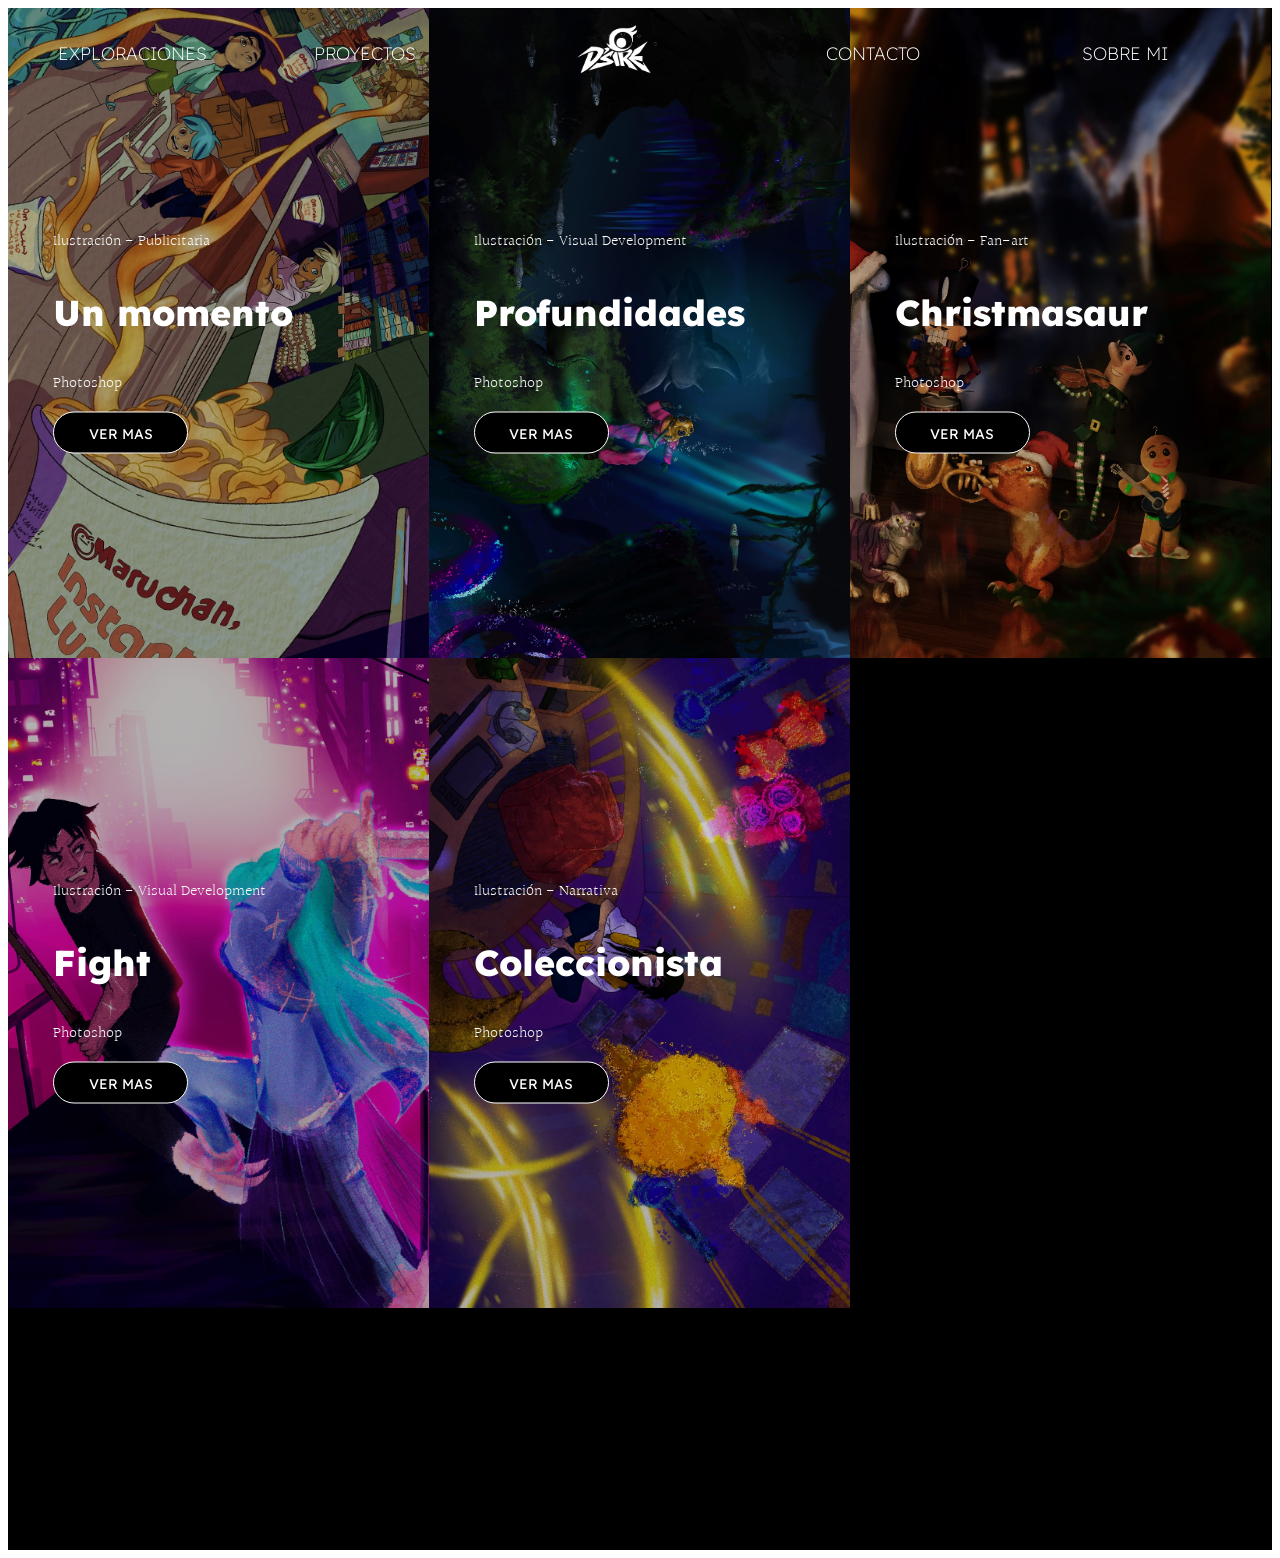
==== commit 9b9816bc: "Update ilustraciones.html" ====
--- a/ilustraciones.html
+++ b/ilustraciones.html
@@ -150,7 +150,7 @@
   1: { titulo: "Un momento", texto: "Una escena inspirada en las clásicas historias de invasiones extraterrestres, reinterpretada desde una perspectiva cotidiana. La ilustración muestra la llegada inesperada de una sopa Maruchan a la tienda de una familia, transformando un objeto común en un acontecimiento extraordinario. Mediante una perspectiva amplia y una composición dinámica, busqué transmitir sorpresa, humor y la sensación de que incluso los momentos más simples pueden convertirse en una gran aventura.", imagen: "images/sopa2.jpg", imagen2: "images/capsopa.png", video: "images/evidenciasopa.mp4" },
   2: { titulo: "Profundidades", texto: "Esta ilustración representa el descubrimiento de un mundo desconocido desde la mirada de un explorador. La intención fue crear una experiencia inmersiva en la que el espectador sintiera que acompaña al personaje mientras se adentra en un entorno lleno de misterio, naturaleza y asombro. La iluminación y la profundidad del escenario refuerzan la sensación de exploración y descubrimiento.", imagen: "images/agua2.png", imagen2: "images/capagua2.png", video: "images/evidenciaagua.mp4" },
   3: { titulo: "Christmasaur", texto: "Una historia donde los adornos navideños cobran vida dentro del hogar de una niña que aprecia profundamente la magia de la Navidad. La ilustración busca transmitir una atmósfera acogedora, llena de alegría y tranquilidad, integrando elementos tradicionales de estas fechas para construir un espacio cálido que invite al espectador a redescubrir el encanto de las pequeñas tradiciones.", imagen2: "images/capnavi.png", imagen: "images/navi2.jpg", video: "images/evidencianavi.mp4" },
-  4: { titulo: "Fight", texto: "Una representación de la lucha interna por preservar la propia identidad. La protagonista enfrenta una presencia que inicialmente parece un sueño, pero que poco a poco revela su naturaleza como una fuerza que busca hacerla olvidar quién es. La ilustración captura el momento en que decide confrontar ese conflicto y recuperar el control de sí misma, utilizando el contraste de color y la composición para enfatizar la tensión emocional.", imagen: "images/fight2.jpg", imagen2: "images/capfight.jpg", video: "images/evidenciafight.mp4"},
+  4: { titulo: "Fight", texto: "Una representación de la lucha interna por preservar la propia identidad. La protagonista enfrenta una presencia que inicialmente parece un sueño, pero que poco a poco revela su naturaleza como una fuerza que busca hacerla olvidar quién es. La ilustración captura el momento en que decide confrontar ese conflicto y recuperar el control de sí misma, utilizando el contraste de color y la composición para enfatizar la tensión emocional.", imagen: "images/fight2.jpg", imagen2: "images/capfight.png", video: "images/evidenciafight.mp4"},
   5: { titulo: "Coleccionista", texto: "Esta ilustración retrata a una joven que encontró en la imaginación un refugio frente a las dificultades del mundo. Con el tiempo, esos sueños se transforman en la fuerza que guía su camino y le permiten construir una nueva realidad. La composición busca transmitir una sensación de magia y esperanza mediante un marcado contraste entre los tonos morados y amarillos, creando una atmósfera de impacto visual y profundidad emocional.", imagen: "images/porta2.jpg", imagen2: "images/capporta1.png", video: "images/evidenciaporta.mp4"},
 };
 
--- a/estiloprincipal.css
+++ b/estiloprincipal.css
@@ -448,9 +448,9 @@
 
 .sob{
 	width: 90%;
-	height: auto;
+	height: 70px;
 	display: flex;
-	padding: 15px 70px 15px 80px;
+	padding: 15px 0px 15px 140px;
 	justify-content: center;
 	position: absolute;
 	background:  rgba(0, 0, 0, 0.3);
@@ -879,7 +879,7 @@
 	height: 406px;
 	position: absolute;
 	z-index: 3;
-	background:url("images/tae.JPG");
+	background:url("images/tae.jpg");
 	background-size: 100%;
 	background-repeat: no-repeat;
 	top: 150px;
@@ -893,7 +893,7 @@
 	width: 406px;
 	position: absolute;
 	z-index: 3;
-	background:url("images/rosas.JPG");
+	background:url("images/rosas.jpg");
 	background-size: 100%;
 	background-repeat: no-repeat;
 	top: 150px;
@@ -907,7 +907,7 @@
 	height: 349px;
 	position: absolute;
 	z-index: 4;
-	background:url("images/mira.JPG");
+	background:url("images/mira.jpg");
 	background-size: 100%;
 	background-repeat: no-repeat;
 	top: 650px;
@@ -921,7 +921,7 @@
 	height: 386px;
 	position: absolute;
 	z-index: 4;
-	background:url("images/seb.JPG");
+	background:url("images/seb.jpg");
 	background-size: 100%;
 	background-repeat: no-repeat;
 	top: 850px;
@@ -935,7 +935,7 @@
 	height: 573px;
 	position: absolute;
 	z-index: 4;
-	background:url("images/citl.JPG");
+	background:url("images/citl.jpg");
 	background-size: 100%;
 	background-repeat: no-repeat;
 	top: 1100px;
@@ -949,7 +949,7 @@
 	height: 573px;
 	position: absolute;
 	z-index: 4;
-	background:url("images/jos.JPG");
+	background:url("images/jos.jpg");
 	background-size: 100%;
 	background-repeat: no-repeat;
 	top: 1250px;
@@ -2911,4 +2911,4 @@
     padding-right: 20px;
 }
 	
-}+}
